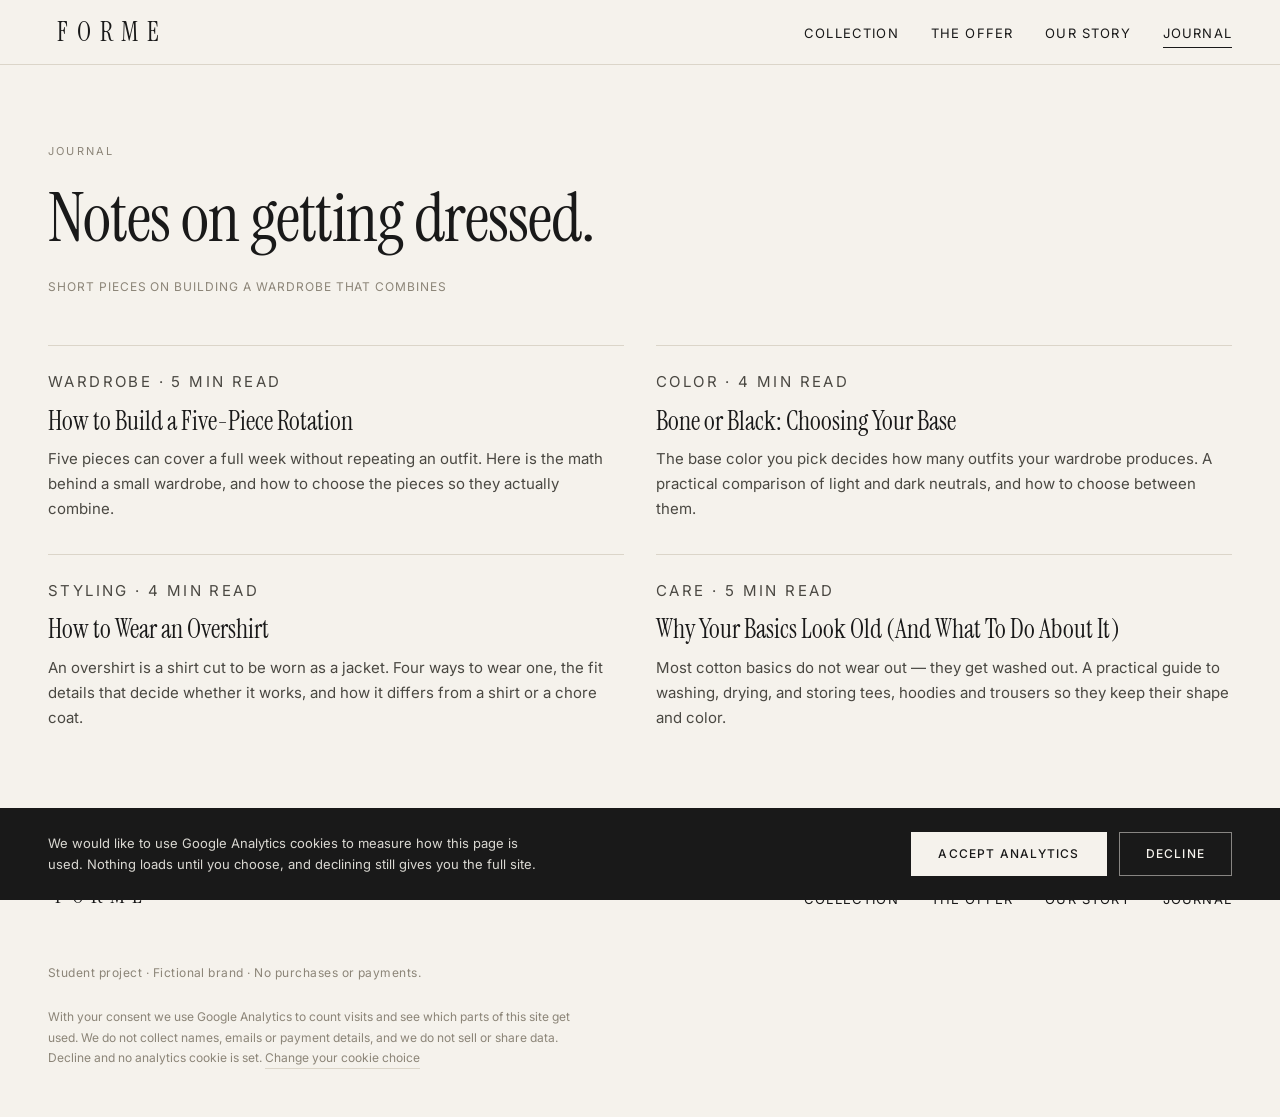
==== journal/index.html @ 64459906 "Add files via upload" ====
<!DOCTYPE html>
<html lang="en">
<head>
<meta charset="utf-8">
<meta name="viewport" content="width=device-width, initial-scale=1, viewport-fit=cover">
<title>Journal | FORME</title>
<meta name="description" content="Notes on building a small wardrobe that works: rotations, base colors, layering, and keeping cotton basics looking new.">
<meta name="theme-color" content="#F5F2EC">
<meta name="google-adsense-account" content="ca-pub-1368713087096295">
<link rel="canonical" href="https://clothingforme.com/journal/">
<meta property="og:type" content="website">
<meta property="og:site_name" content="FORME">
<meta property="og:title" content="FORME Journal">
<meta property="og:description" content="Notes on building a small wardrobe that works.">
<meta property="og:url" content="https://clothingforme.com/journal/">
<meta property="og:image" content="https://clothingforme.com/assets/og-cover.jpg">
<meta name="twitter:card" content="summary_large_image">
<link rel="icon" href="../assets/favicon.svg" type="image/svg+xml">
<link rel="preconnect" href="https://fonts.googleapis.com">
<link rel="preconnect" href="https://fonts.gstatic.com" crossorigin>
<link rel="stylesheet" href="https://fonts.googleapis.com/css2?family=Instrument+Serif:ital@0;1&family=Inter:wght@400;500&display=swap">
<link rel="stylesheet" href="../assets/journal.css">
</head>
<body data-slug="journal-index">
<a class="skip" href="#main">Skip to content</a>
<header class="header">
  <div class="wrap header__inner">
    <a class="wordmark" href="../index.html" aria-label="FORME — home">FORME</a>
    <nav aria-label="Primary">
      <ul class="nav__list">
        <li><a href="../index.html#collection">Collection</a></li>
        <li><a href="../index.html#offer">The Offer</a></li>
        <li><a href="../index.html#story">Our Story</a></li>
        <li><a href="index.html" aria-current="page">Journal</a></li>
      </ul>
    </nav>
  </div>
</header>
<main id="main">
  <section class="article wrap">
    <header class="article__head">
      <p class="eyebrow">Journal</p>
      <h1>Notes on getting dressed.</h1>
      <p class="article__meta">Short pieces on building a wardrobe that combines</p>
    </header>
    <div class="cards">
      <article class="card">
        <p class="card__meta">Wardrobe · 5 min read</p>
        <a href="five-piece-rotation.html"><h3>How to Build a Five-Piece Rotation</h3></a>
        <p>Five pieces can cover a full week without repeating an outfit. Here is the math behind a small wardrobe, and how to choose the pieces so they actually combine.</p>
      </article>
      <article class="card">
        <p class="card__meta">Color · 4 min read</p>
        <a href="bone-or-black.html"><h3>Bone or Black: Choosing Your Base</h3></a>
        <p>The base color you pick decides how many outfits your wardrobe produces. A practical comparison of light and dark neutrals, and how to choose between them.</p>
      </article>
      <article class="card">
        <p class="card__meta">Styling · 4 min read</p>
        <a href="how-to-wear-an-overshirt.html"><h3>How to Wear an Overshirt</h3></a>
        <p>An overshirt is a shirt cut to be worn as a jacket. Four ways to wear one, the fit details that decide whether it works, and how it differs from a shirt or a chore coat.</p>
      </article>
      <article class="card">
        <p class="card__meta">Care · 5 min read</p>
        <a href="cotton-care.html"><h3>Why Your Basics Look Old (And What To Do About It)</h3></a>
        <p>Most cotton basics do not wear out — they get washed out. A practical guide to washing, drying, and storing tees, hoodies and trousers so they keep their shape and color.</p>
      </article>
    </div>
  </section>
</main>
<footer class="footer">
  <div class="wrap">
    <div class="footer__grid">
      <a class="wordmark" href="../index.html" aria-label="FORME — home">FORME</a>
      <nav aria-label="Footer">
        <ul class="footer__nav">
          <li><a href="../index.html#collection">Collection</a></li>
          <li><a href="../index.html#offer">The Offer</a></li>
          <li><a href="../index.html#story">Our Story</a></li>
          <li><a href="index.html">Journal</a></li>
        </ul>
      </nav>
    </div>
    <p class="footer__legal">Student project · Fictional brand · No purchases or payments.</p>
    <p class="footer__privacy">
      With your consent we use Google Analytics to count visits and see which parts of this site get
      used. We do not collect names, emails or payment details, and we do not sell or share data.
      Decline and no analytics cookie is set.
      <button type="button" id="consent-reopen">Change your cookie choice</button>
    </p>
  </div>
</footer>
<aside class="consent" id="consent" role="region" aria-label="Cookie choice" hidden>
  <div class="consent__inner">
    <p>We would like to use Google Analytics cookies to measure how this page is used. Nothing loads
      until you choose, and declining still gives you the full site.</p>
    <div class="consent__actions">
      <button class="btn btn--accept" type="button" id="consent-accept">Accept analytics</button>
      <button class="btn btn--decline" type="button" id="consent-decline">Decline</button>
    </div>
  </div>
</aside>
<script src="../assets/forme.js"></script>
</body>
</html>
---- assets/journal.css ----
/* FORME — shared styles for Journal pages. Same tokens as the homepage. */
:root{
  --ivory:#F5F2EC; --ivory-2:#EFEAE1; --ink:#191919; --ink-70:#4A4842;
  --stone:#8C8578; --line:#DBD5C9; --burgundy:#632D39; --burgundy-ink:#F7F3EC;
  --font-display:"Instrument Serif","Iowan Old Style","Palatino Linotype",Palatino,Georgia,serif;
  --font-sans:"Inter",system-ui,-apple-system,"Segoe UI",Helvetica,Arial,sans-serif;
  --s-2:12px; --s-3:16px; --s-4:24px; --s-5:32px; --s-6:48px; --s-7:64px;
  --maxw:1280px; --gutter:clamp(20px,4.5vw,48px); --header-h:64px;
}
*,*::before,*::after{box-sizing:border-box}
html{-webkit-text-size-adjust:100%;scroll-behavior:smooth;scroll-padding-top:calc(var(--header-h) + 24px)}
body{margin:0;background:var(--ivory);color:var(--ink);font-family:var(--font-sans);
  font-size:16px;line-height:1.65;-webkit-font-smoothing:antialiased;overflow-x:hidden}
img{max-width:100%;height:auto;display:block}
a{color:inherit}
h1,h2,h3{margin:0;font-weight:400}
p{margin:0}
ul,ol{margin:0;padding:0}
button{font:inherit;color:inherit}
:focus-visible{outline:2px solid var(--burgundy);outline-offset:3px}

.wrap{max-width:var(--maxw);margin-inline:auto;padding-inline:var(--gutter)}
.sr-only{position:absolute;width:1px;height:1px;padding:0;margin:-1px;overflow:hidden;
  clip:rect(0 0 0 0);clip-path:inset(50%);white-space:nowrap;border:0}
.skip{position:absolute;left:var(--s-3);top:-64px;z-index:100;background:var(--ink);
  color:var(--ivory);padding:12px 18px;font-size:14px;transition:top .15s ease}
.skip:focus{top:12px}

.header{position:sticky;top:0;z-index:50;background:var(--ivory);border-bottom:1px solid var(--line)}
.header__inner{display:flex;align-items:center;justify-content:space-between;gap:var(--s-4);
  min-height:var(--header-h);flex-wrap:wrap;padding-block:10px}
.wordmark{font-family:var(--font-display);font-size:26px;letter-spacing:.34em;
  text-decoration:none;line-height:1;padding-left:.34em}
.nav__list{display:flex;flex-wrap:wrap;gap:var(--s-3) var(--s-5);list-style:none}
.nav__list a{text-decoration:none;font-size:13px;letter-spacing:.09em;text-transform:uppercase;
  padding:6px 0;border-bottom:1px solid transparent}
.nav__list a:hover,.nav__list a[aria-current]{border-bottom-color:var(--ink)}

.article{padding-block:clamp(40px,6vw,88px) clamp(48px,7vw,96px)}
.article__head{max-width:46rem;margin-bottom:var(--s-6)}
.eyebrow{font-size:11px;letter-spacing:.2em;text-transform:uppercase;color:var(--stone);
  margin:0 0 var(--s-4)}
.article h1{font-family:var(--font-display);font-size:clamp(38px,6vw,68px);line-height:1.02;
  letter-spacing:-.015em;margin-bottom:var(--s-4)}
.article__meta{font-size:12px;letter-spacing:.08em;text-transform:uppercase;color:var(--stone)}
.prose{max-width:38rem}
.prose p{margin-bottom:var(--s-4);color:var(--ink-70);font-size:17px}
.prose h2{font-family:var(--font-display);font-size:clamp(26px,3.2vw,36px);line-height:1.1;
  margin:var(--s-7) 0 var(--s-3);color:var(--ink)}
.prose ul{margin:0 0 var(--s-4) 0;padding-left:1.1em;list-style:disc}
.prose li{margin-bottom:10px;color:var(--ink-70);font-size:17px}
.prose a{color:var(--ink);text-decoration:none;border-bottom:1px solid var(--stone)}
.prose a:hover{border-bottom-color:var(--ink)}
.prose strong{color:var(--ink);font-weight:500}

.pullquote{font-family:var(--font-display);font-size:clamp(22px,2.6vw,30px);line-height:1.25;
  color:var(--ink);border-left:2px solid var(--burgundy);padding-left:var(--s-4);
  margin:var(--s-6) 0}

.shop-note{border-top:1px solid var(--line);border-bottom:1px solid var(--line);
  padding-block:var(--s-4);margin:var(--s-6) 0;font-size:14px;color:var(--ink-70)}
.shop-note a{border-bottom-color:var(--ink)}

.btn{display:inline-flex;align-items:center;justify-content:center;min-height:46px;padding:0 26px;
  border:1px solid var(--ink);font-size:13px;letter-spacing:.1em;text-transform:uppercase;
  font-weight:500;text-decoration:none;cursor:pointer;background:transparent;
  transition:background-color .18s ease,color .18s ease}
.btn--solid{background:var(--ink);color:var(--ivory)}
.btn--solid:hover{background:#2E2C29}

.cards{display:grid;gap:var(--s-5);grid-template-columns:1fr;margin-top:var(--s-6)}
@media (min-width:720px){.cards{grid-template-columns:repeat(2,minmax(0,1fr))}}
.card{border-top:1px solid var(--line);padding-top:var(--s-4)}
.card a{text-decoration:none}
.card h3{font-family:var(--font-display);font-size:26px;line-height:1.1;margin-bottom:var(--s-2)}
.card p{font-size:15px;color:var(--ink-70)}
.card__meta{font-size:11px;letter-spacing:.16em;text-transform:uppercase;color:var(--stone);
  margin-bottom:var(--s-2)}
.card a:hover h3{border-bottom:1px solid var(--ink);display:inline-block}

.footer{border-top:1px solid var(--line);padding-block:var(--s-7) var(--s-6)}
.footer__grid{display:flex;flex-wrap:wrap;justify-content:space-between;gap:var(--s-6)}
.footer .wordmark{font-size:22px;display:inline-block}
.footer__nav{display:flex;flex-wrap:wrap;gap:var(--s-5);list-style:none}
.footer__nav a{text-decoration:none;font-size:13px;letter-spacing:.09em;text-transform:uppercase;
  border-bottom:1px solid transparent;padding:4px 0;display:inline-block}
.footer__nav a:hover{border-bottom-color:var(--ink)}
.footer__legal{margin-top:var(--s-6);font-size:12px;color:var(--stone);letter-spacing:.04em}
.footer__privacy{margin-top:var(--s-4);font-size:12px;line-height:1.7;color:var(--stone);max-width:66ch}
.footer__privacy button{background:none;border:0;padding:0;font-size:12px;color:var(--stone);
  border-bottom:1px solid var(--line);cursor:pointer}
.footer__privacy button:hover{color:var(--ink);border-bottom-color:var(--ink)}

.consent{position:fixed;left:0;right:0;bottom:0;z-index:80;background:var(--ink);color:var(--ivory);
  padding:var(--s-4) var(--gutter);padding-bottom:calc(var(--s-4) + env(safe-area-inset-bottom,0px))}
.consent__inner{max-width:var(--maxw);margin-inline:auto;display:flex;flex-wrap:wrap;
  align-items:center;justify-content:space-between;gap:var(--s-3) var(--s-5)}
.consent p{font-size:13px;line-height:1.6;max-width:62ch;color:rgba(245,242,236,.88)}
.consent__actions{display:flex;flex-wrap:wrap;gap:var(--s-2)}
.consent .btn{min-height:44px;font-size:12px}
.consent .btn--accept{background:var(--ivory);color:var(--ink);border-color:var(--ivory)}
.consent .btn--accept:hover{background:transparent;color:var(--ivory)}
.consent .btn--decline{border-color:rgba(245,242,236,.5);color:var(--ivory)}
.consent .btn--decline:hover{background:rgba(245,242,236,.14)}
.consent :focus-visible{outline-color:var(--ivory)}
[hidden]{display:none!important}

@media (prefers-reduced-motion:reduce){
  html{scroll-behavior:auto}
  *,*::before,*::after{transition-duration:.01ms!important;animation-duration:.01ms!important}
}
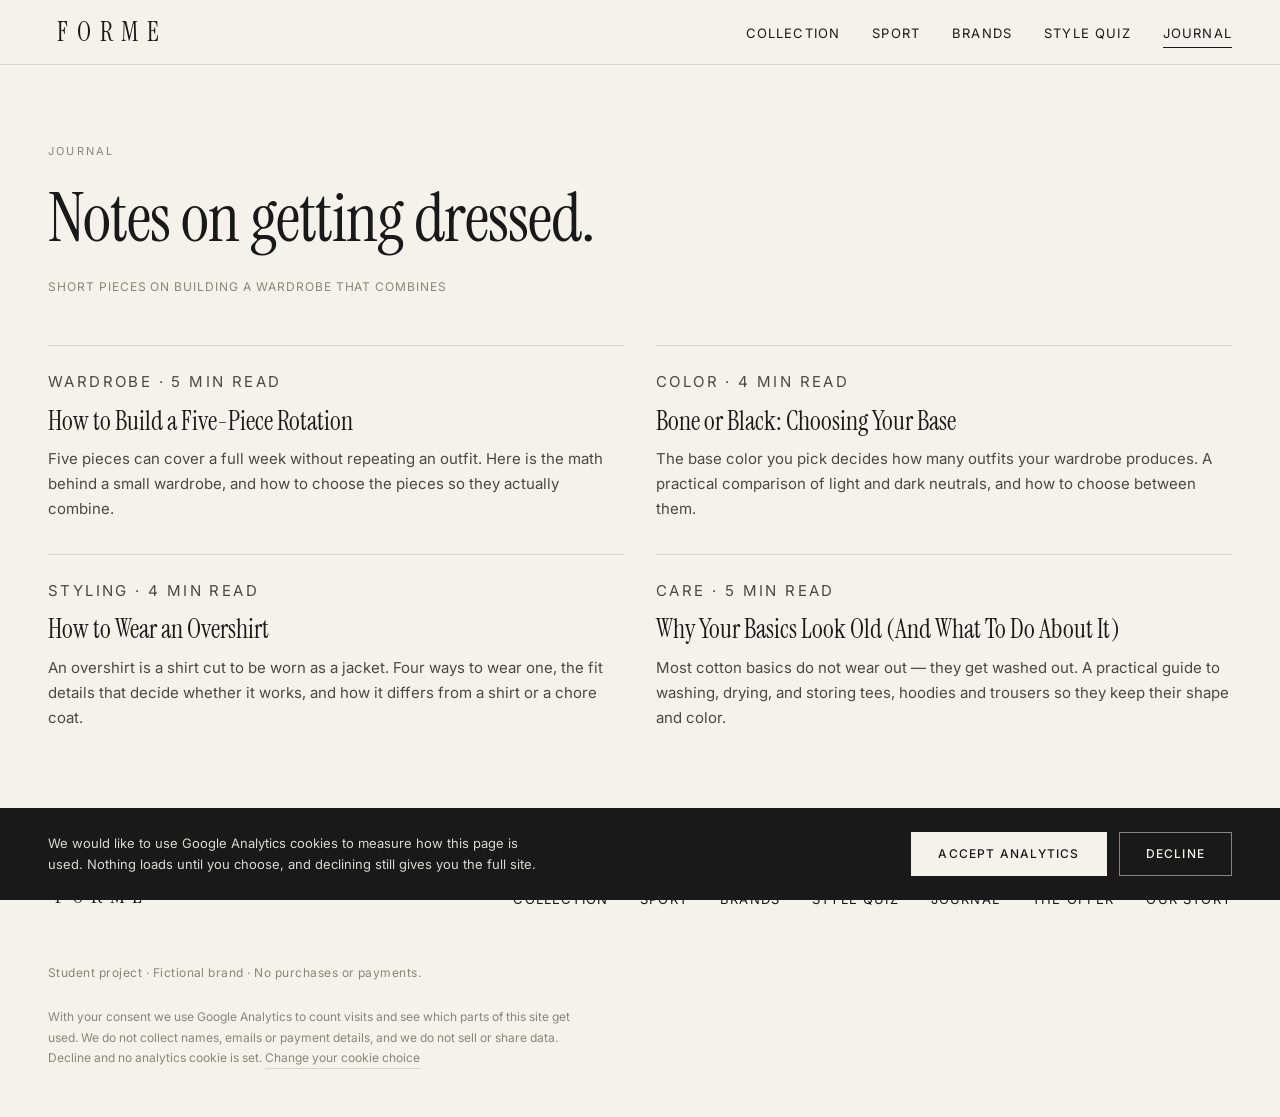
==== commit cbd3edc3: "Add files via upload" ====
--- a/journal/index.html
+++ b/journal/index.html
@@ -29,8 +29,9 @@
     <nav aria-label="Primary">
       <ul class="nav__list">
         <li><a href="../index.html#collection">Collection</a></li>
-        <li><a href="../index.html#offer">The Offer</a></li>
-        <li><a href="../index.html#story">Our Story</a></li>
+        <li><a href="../sport.html">Sport</a></li>
+        <li><a href="../index.html#brands">Brands</a></li>
+        <li><a href="../style-quiz.html">Style Quiz</a></li>
         <li><a href="index.html" aria-current="page">Journal</a></li>
       </ul>
     </nav>
@@ -74,9 +75,12 @@
       <nav aria-label="Footer">
         <ul class="footer__nav">
           <li><a href="../index.html#collection">Collection</a></li>
+          <li><a href="../sport.html">Sport</a></li>
+          <li><a href="../index.html#brands">Brands</a></li>
+          <li><a href="../style-quiz.html">Style Quiz</a></li>
+          <li><a href="index.html">Journal</a></li>
           <li><a href="../index.html#offer">The Offer</a></li>
           <li><a href="../index.html#story">Our Story</a></li>
-          <li><a href="index.html">Journal</a></li>
         </ul>
       </nav>
     </div>
--- a/assets/journal.css
+++ b/assets/journal.css
@@ -35,6 +35,13 @@
 .nav__list a{text-decoration:none;font-size:13px;letter-spacing:.09em;text-transform:uppercase;
   padding:6px 0;border-bottom:1px solid transparent}
 .nav__list a:hover,.nav__list a[aria-current]{border-bottom-color:var(--ink)}
+@media (max-width:600px){
+  .header__inner{row-gap:2px;padding-block:8px 0}
+  .header nav{width:100%;overflow-x:auto;-webkit-overflow-scrolling:touch;scrollbar-width:none}
+  .header nav::-webkit-scrollbar{display:none}
+  .nav__list{flex-wrap:nowrap;gap:var(--s-4);white-space:nowrap}
+  .nav__list a{display:inline-block;font-size:12px;padding:10px 0}
+}
 
 .article{padding-block:clamp(40px,6vw,88px) clamp(48px,7vw,96px)}
 .article__head{max-width:46rem;margin-bottom:var(--s-6)}
@@ -42,6 +49,7 @@
   margin:0 0 var(--s-4)}
 .article h1{font-family:var(--font-display);font-size:clamp(38px,6vw,68px);line-height:1.02;
   letter-spacing:-.015em;margin-bottom:var(--s-4)}
+.article__disclosure{margin-top:var(--s-2);font-size:12px;color:var(--stone)}
 .article__meta{font-size:12px;letter-spacing:.08em;text-transform:uppercase;color:var(--stone)}
 .prose{max-width:38rem}
 .prose p{margin-bottom:var(--s-4);color:var(--ink-70);font-size:17px}
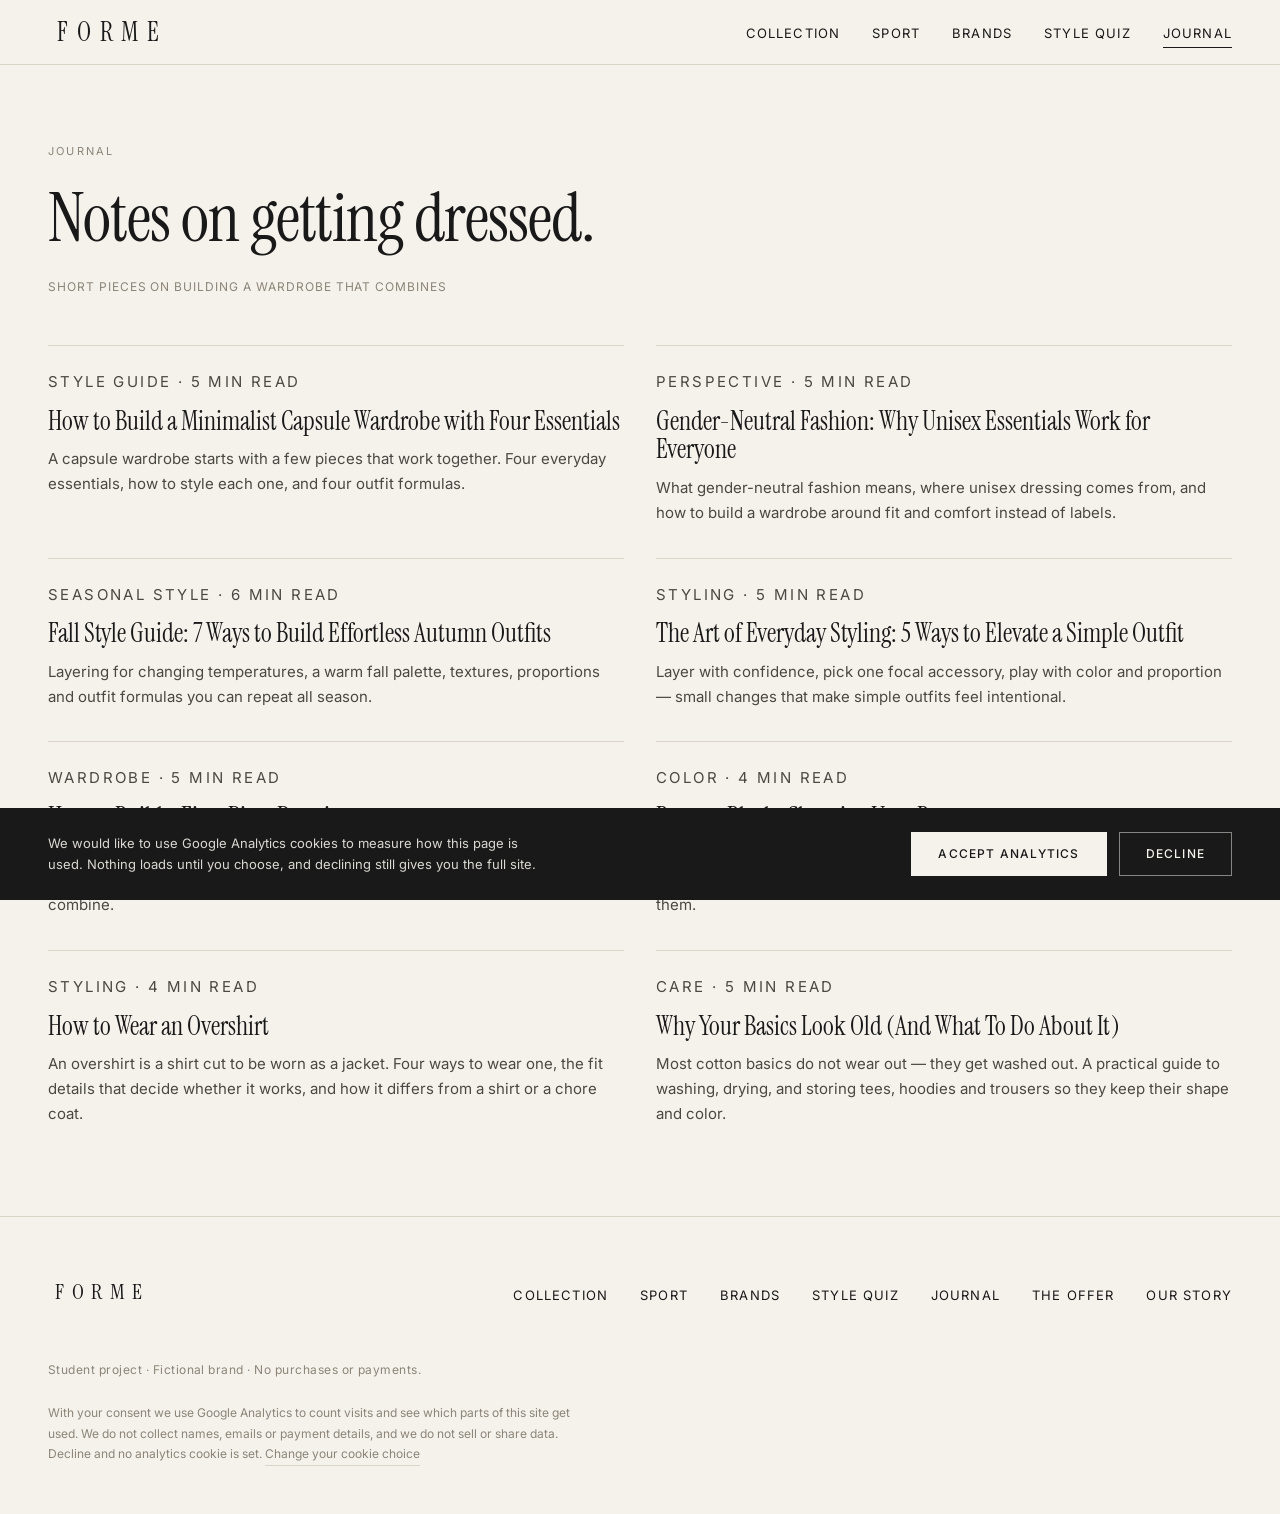
==== commit 3b776f82: "Add files via upload" ====
--- a/journal/index.html
+++ b/journal/index.html
@@ -45,6 +45,26 @@
       <p class="article__meta">Short pieces on building a wardrobe that combines</p>
     </header>
     <div class="cards">
+      <article class="card">
+        <p class="card__meta">Style guide · 5 min read</p>
+        <a href="capsule-wardrobe-four-essentials.html"><h3>How to Build a Minimalist Capsule Wardrobe with Four Essentials</h3></a>
+        <p>A capsule wardrobe starts with a few pieces that work together. Four everyday essentials, how to style each one, and four outfit formulas.</p>
+      </article>
+      <article class="card">
+        <p class="card__meta">Perspective · 5 min read</p>
+        <a href="gender-neutral-fashion.html"><h3>Gender-Neutral Fashion: Why Unisex Essentials Work for Everyone</h3></a>
+        <p>What gender-neutral fashion means, where unisex dressing comes from, and how to build a wardrobe around fit and comfort instead of labels.</p>
+      </article>
+      <article class="card">
+        <p class="card__meta">Seasonal style · 6 min read</p>
+        <a href="fall-style-guide.html"><h3>Fall Style Guide: 7 Ways to Build Effortless Autumn Outfits</h3></a>
+        <p>Layering for changing temperatures, a warm fall palette, textures, proportions and outfit formulas you can repeat all season.</p>
+      </article>
+      <article class="card">
+        <p class="card__meta">Styling · 5 min read</p>
+        <a href="everyday-styling-tips.html"><h3>The Art of Everyday Styling: 5 Ways to Elevate a Simple Outfit</h3></a>
+        <p>Layer with confidence, pick one focal accessory, play with color and proportion — small changes that make simple outfits feel intentional.</p>
+      </article>
       <article class="card">
         <p class="card__meta">Wardrobe · 5 min read</p>
         <a href="five-piece-rotation.html"><h3>How to Build a Five-Piece Rotation</h3></a>
--- a/assets/journal.css
+++ b/assets/journal.css
@@ -51,6 +51,15 @@
   letter-spacing:-.015em;margin-bottom:var(--s-4)}
 .article__disclosure{margin-top:var(--s-2);font-size:12px;color:var(--stone)}
 .article__meta{font-size:12px;letter-spacing:.08em;text-transform:uppercase;color:var(--stone)}
+.article__dek{font-size:clamp(17px,1.8vw,20px);line-height:1.55;color:var(--ink-70);margin-bottom:var(--s-4);max-width:40rem}
+.article__hero{margin:0 0 var(--s-6)}
+.article__hero img{width:100%;height:auto;background:var(--ivory-2)}
+.article__hero figcaption{margin-top:var(--s-2);font-size:12px;color:var(--stone)}
+.sources,.related{margin-top:var(--s-6);padding-top:var(--s-4);border-top:1px solid var(--line)}
+.sources h2,.related h2{font-family:var(--font-display);font-size:26px;line-height:1.15;margin:0 0 var(--s-3);color:var(--ink)}
+.sources li{font-size:15px}
+.related ul{list-style:none;padding-left:0}
+.related li{font-size:16px}
 .prose{max-width:38rem}
 .prose p{margin-bottom:var(--s-4);color:var(--ink-70);font-size:17px}
 .prose h2{font-family:var(--font-display);font-size:clamp(26px,3.2vw,36px);line-height:1.1;
